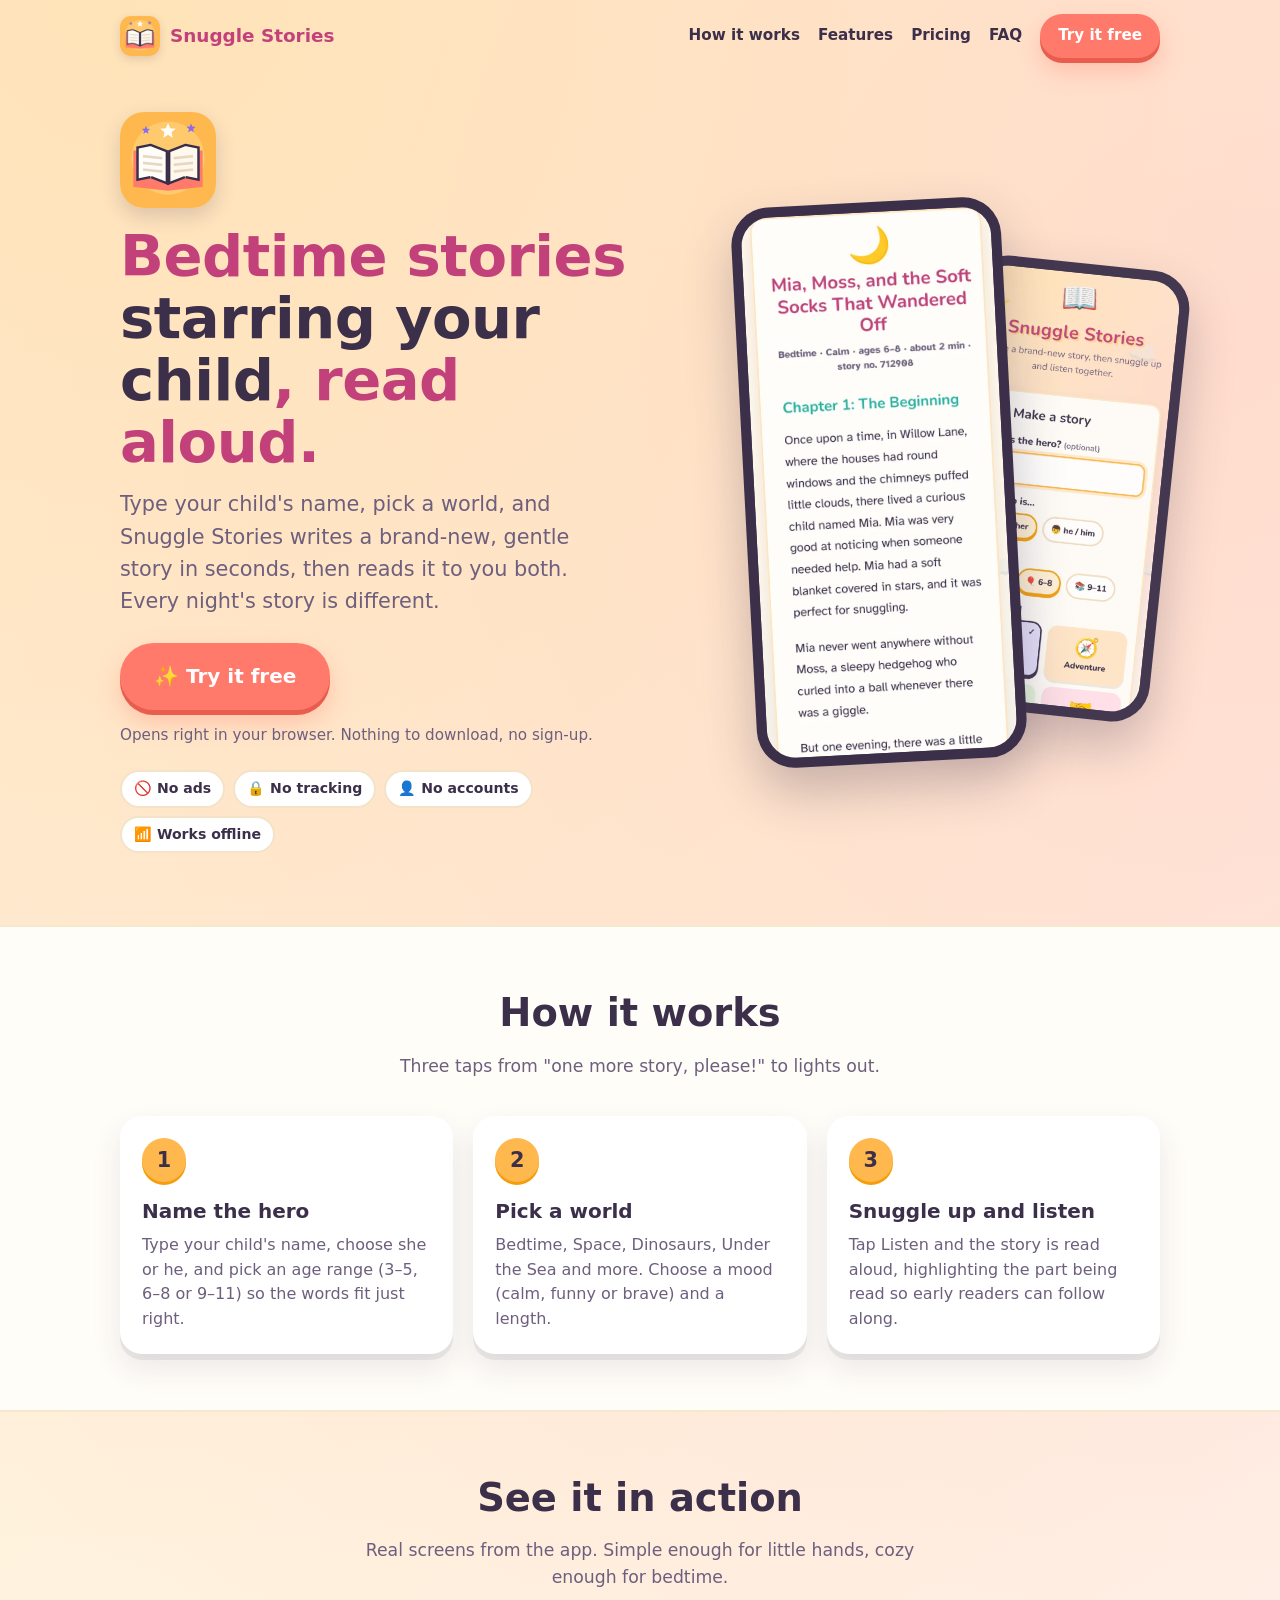
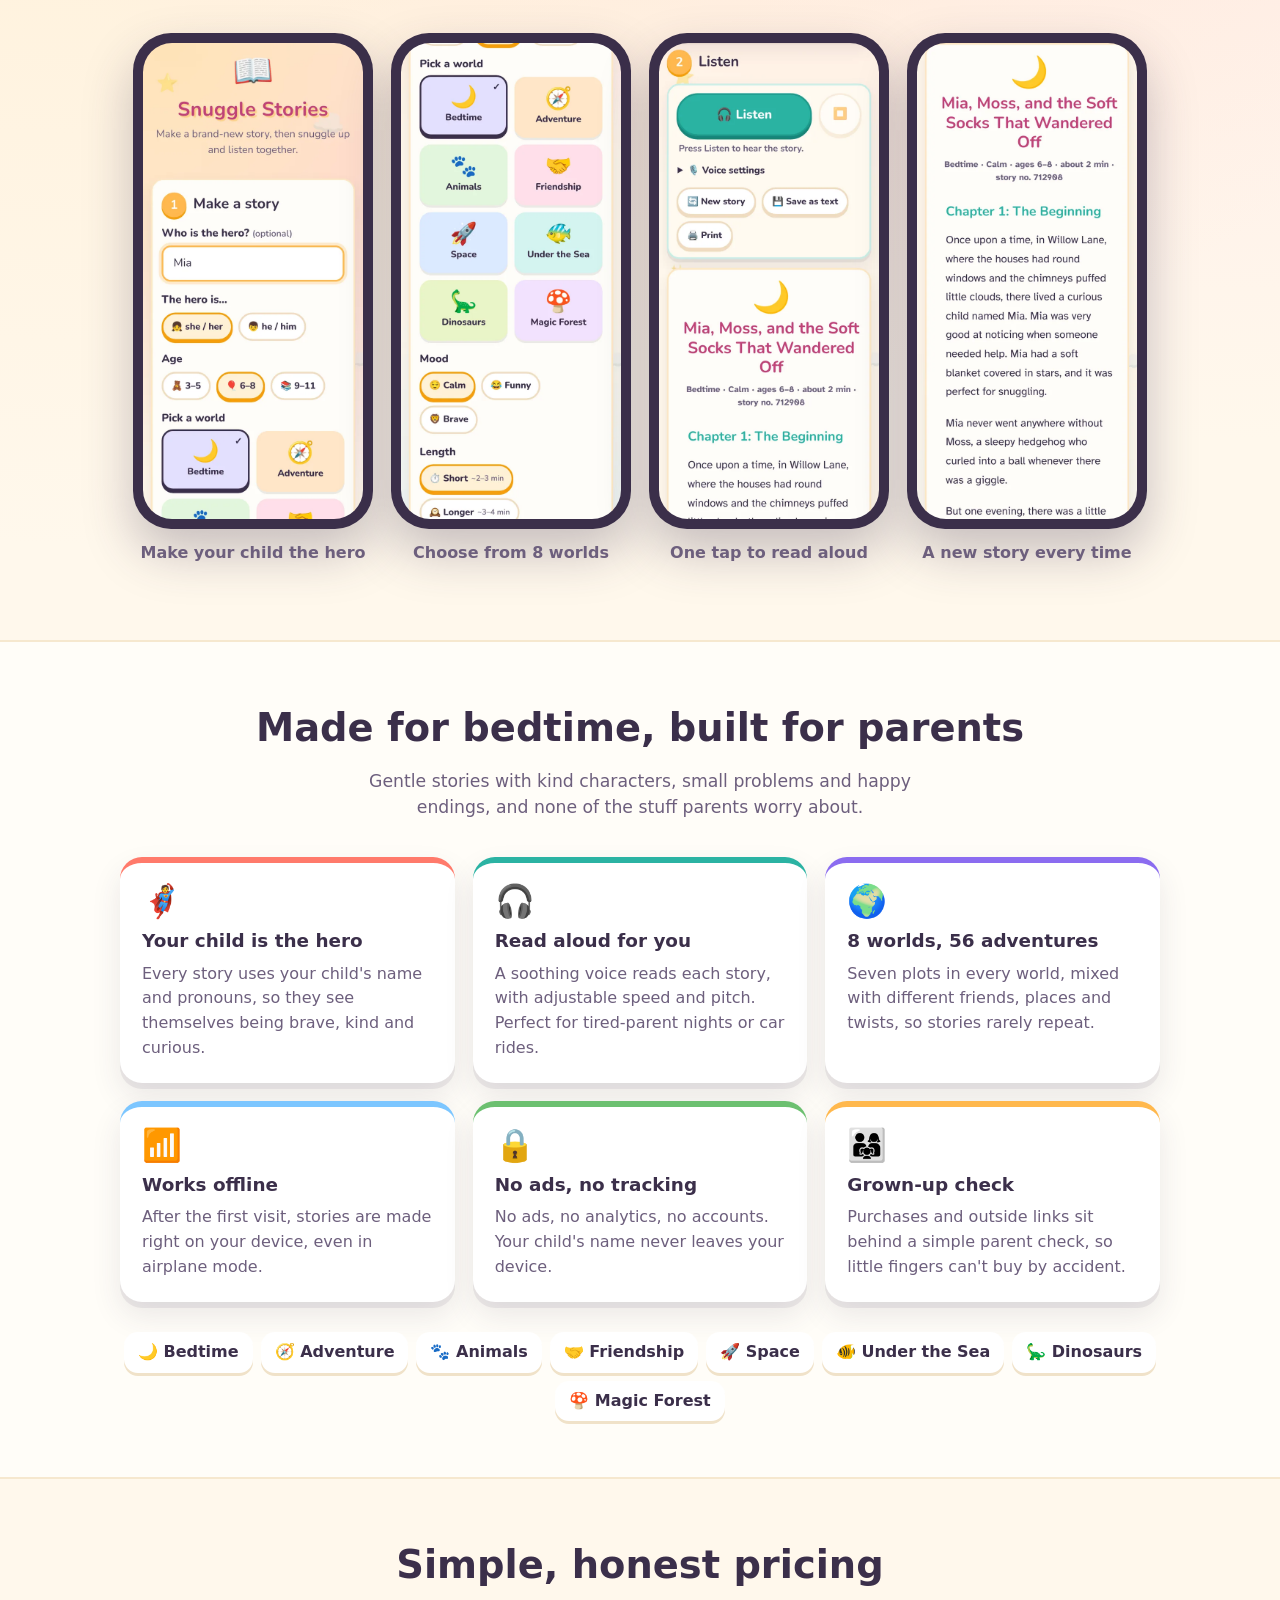
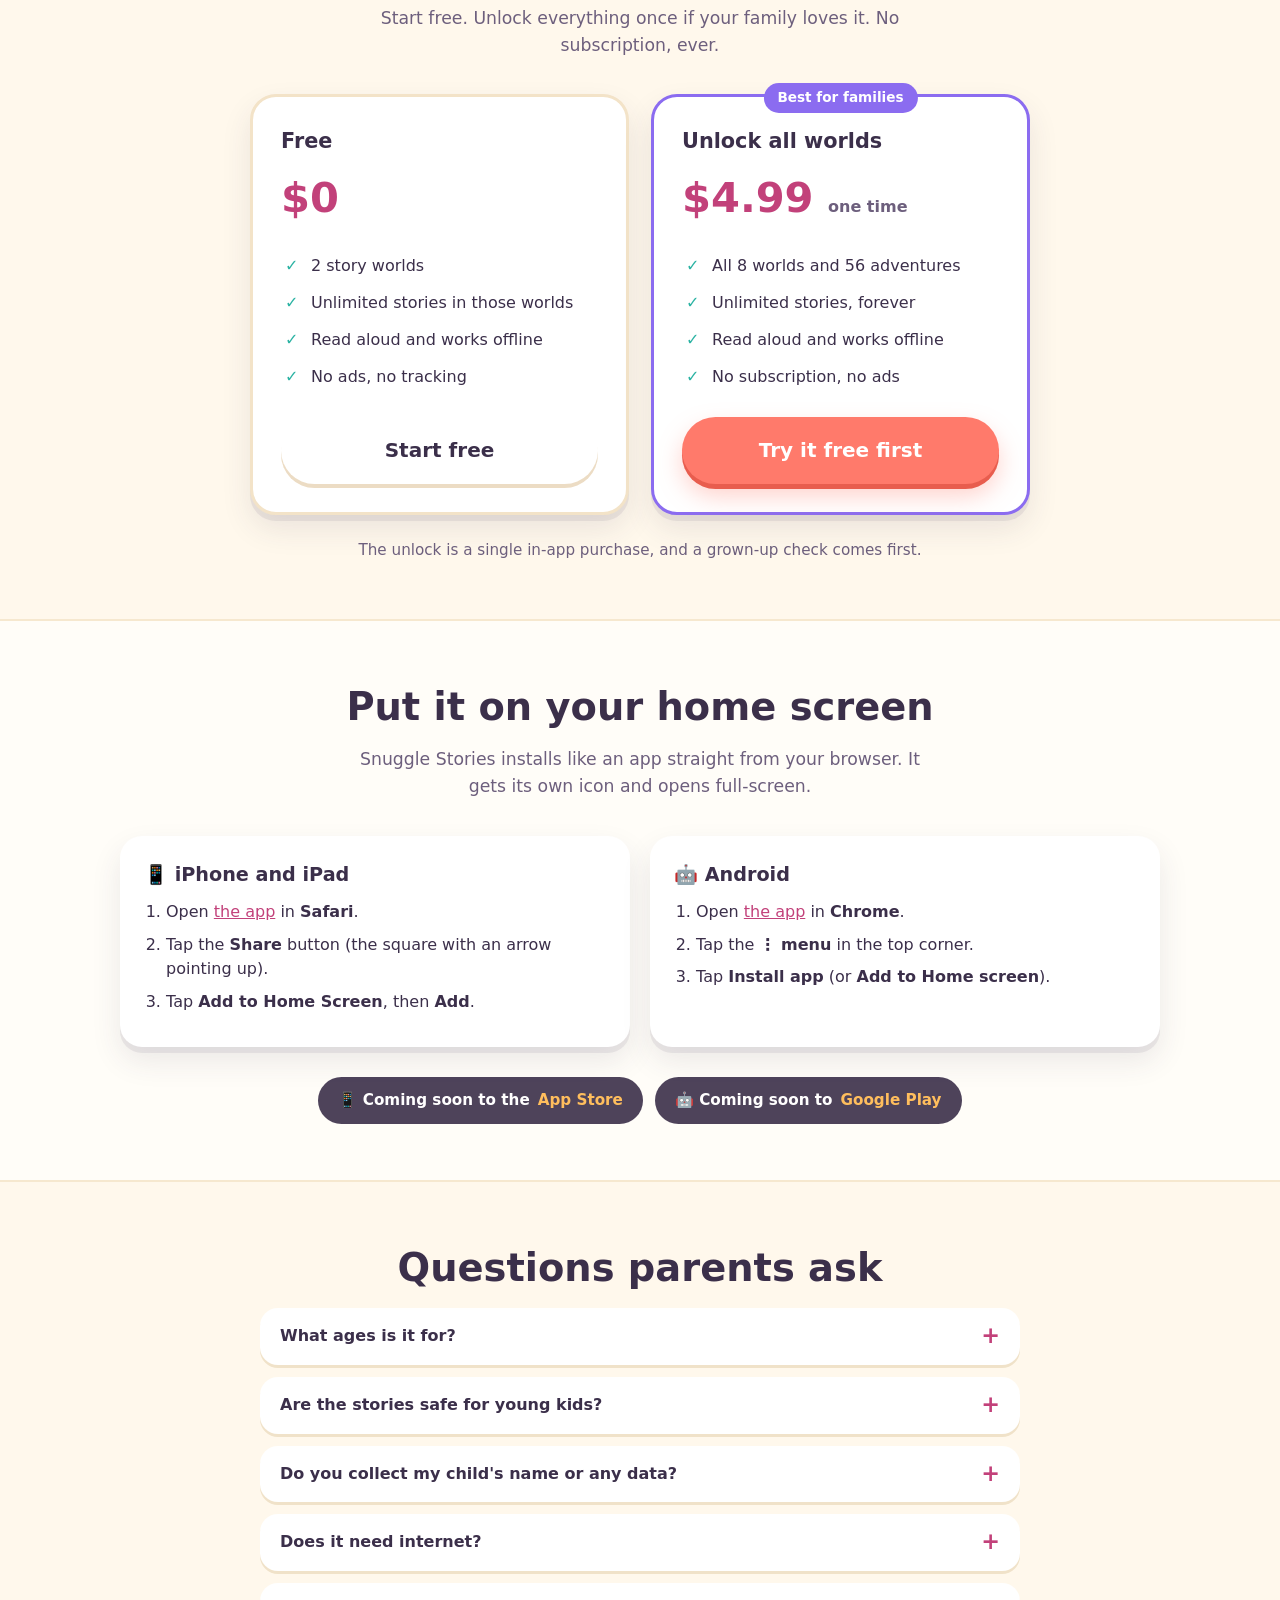
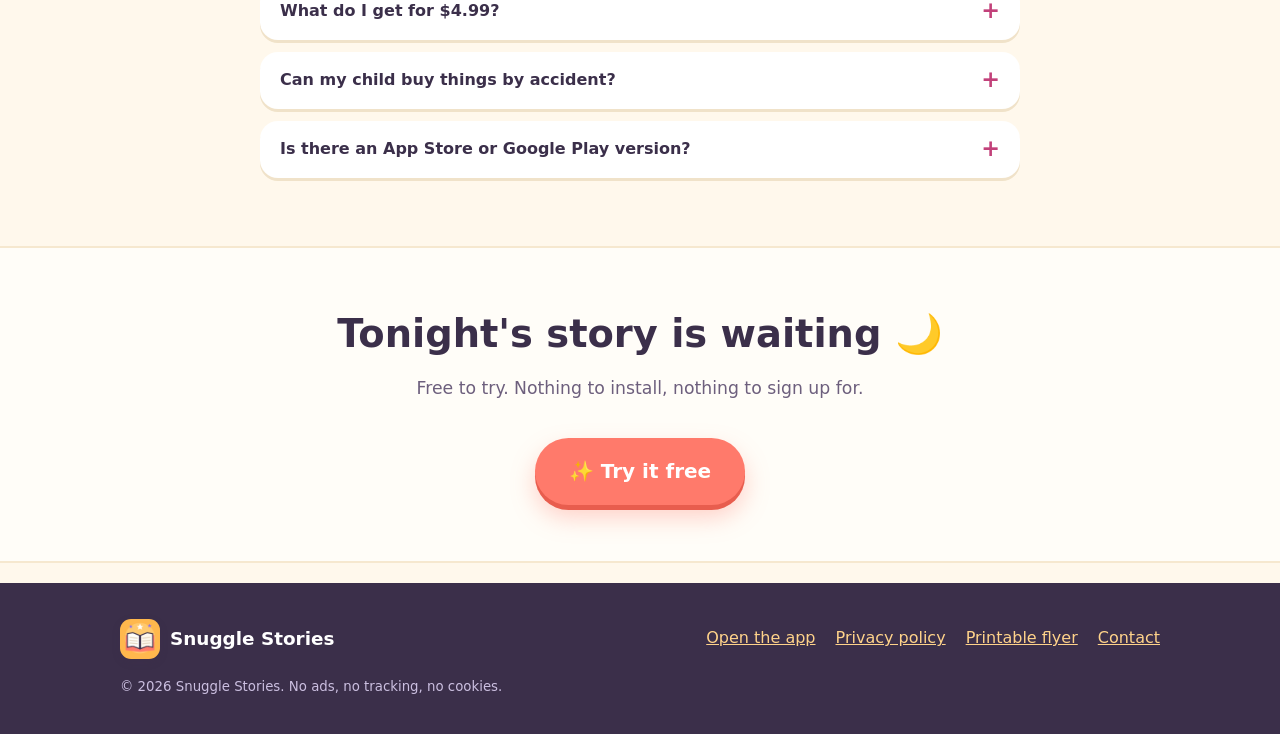
==== index.html @ 8af6e4a9 "Snuggle Stories website: landing page, privacy policy, flyer" ====
<!doctype html>
<html lang="en">
<head>
<meta charset="utf-8">
<meta name="viewport" content="width=device-width, initial-scale=1, viewport-fit=cover">
<title>Snuggle Stories – Personalized bedtime stories, read aloud</title>
<meta name="description" content="Snuggle Stories writes a brand-new, gentle story starring your child and reads it aloud. 8 story worlds, 56 adventures, works offline. No ads, no tracking, no accounts. Try it free.">
<link rel="canonical" href="https://ssgswole.github.io/">
<meta name="theme-color" content="#ffb84d">
<meta name="color-scheme" content="light">
<meta name="referrer" content="no-referrer">
<link rel="icon" href="favicon.ico" sizes="any">
<link rel="icon" type="image/png" sizes="32x32" href="favicon-32.png">
<link rel="apple-touch-icon" href="apple-touch-icon.png">
<meta property="og:type" content="website">
<meta property="og:site_name" content="Snuggle Stories">
<meta property="og:title" content="Snuggle Stories – Bedtime stories starring your child">
<meta property="og:description" content="A brand-new, gentle story with your child as the hero, read aloud. No ads, no tracking. Try it free.">
<meta property="og:url" content="https://ssgswole.github.io/">
<meta property="og:image" content="https://ssgswole.github.io/img/og-image.jpg">
<meta property="og:image:width" content="1200">
<meta property="og:image:height" content="630">
<meta property="og:image:alt" content="Snuggle Stories app icon next to a phone showing a personalized bedtime story">
<meta name="twitter:card" content="summary_large_image">
<meta name="twitter:title" content="Snuggle Stories – Bedtime stories starring your child">
<meta name="twitter:description" content="A brand-new, gentle story with your child as the hero, read aloud. No ads, no tracking. Try it free.">
<meta name="twitter:image" content="https://ssgswole.github.io/img/og-image.jpg">
<link rel="stylesheet" href="styles.css">
<script type="application/ld+json">
{"@context":"https://schema.org","@type":"SoftwareApplication","name":"Snuggle Stories","applicationCategory":"EducationalApplication","operatingSystem":"Web, iOS, Android","url":"https://ssgswole.github.io/snuggle-stories/","description":"Personalized children's stories, written fresh and read aloud. No ads, no tracking.","offers":[{"@type":"Offer","price":"0","priceCurrency":"USD","name":"Free"},{"@type":"Offer","price":"4.99","priceCurrency":"USD","name":"Unlock all worlds"}]}
</script>
</head>
<body>
<a class="skip" href="#main">Skip to content</a>
<header class="wrap nav">
  <a class="brand" href="./"><img src="img/icon-192.png" width="40" height="40" alt=""> Snuggle Stories</a>
  <nav class="nav-links" aria-label="Main">
    <a href="#how">How it works</a>
    <a href="#features">Features</a>
    <a href="#pricing">Pricing</a>
    <a href="#faq">FAQ</a>
    <a class="btn btn-primary btn-small" href="https://ssgswole.github.io/snuggle-stories/">Try it free</a>
  </nav>
</header>

<main id="main">
  <div class="wrap hero">
    <div>
      <img class="hero-icon" src="img/icon-192.png" width="96" height="96" alt="Snuggle Stories app icon">
      <h1>Bedtime stories <span class="hl">starring your child</span>, read aloud.</h1>
      <p class="lede">Type your child's name, pick a world, and Snuggle Stories writes a brand-new, gentle story in seconds, then reads it to you both. Every night's story is different.</p>
      <div class="cta-row">
        <a class="btn btn-primary btn-big" href="https://ssgswole.github.io/snuggle-stories/">✨ Try it free</a>
      </div>
      <p class="cta-note">Opens right in your browser. Nothing to download, no sign-up.</p>
      <ul class="trust" aria-label="Highlights">
        <li>🚫 No ads</li><li>🔒 No tracking</li><li>👤 No accounts</li><li>📶 Works offline</li>
      </ul>
    </div>
    <div class="hero-art" aria-hidden="true">
      <div class="phone front"><picture><source srcset="img/shot-story.webp" type="image/webp"><img src="img/shot-story.jpg" width="600" height="1299" alt="" fetchpriority="high"></picture></div>
      <div class="phone back"><picture><source srcset="img/shot-form.webp" type="image/webp"><img src="img/shot-form.jpg" width="600" height="1299" alt="" loading="lazy"></picture></div>
    </div>
  </div>

  <section id="how" class="band">
    <div class="wrap">
      <h2 class="section-title">How it works</h2>
      <p class="section-sub">Three taps from "one more story, please!" to lights out.</p>
      <ol class="steps">
        <li class="step"><span class="num">1</span><h3>Name the hero</h3><p>Type your child's name, choose she or he, and pick an age range (3–5, 6–8 or 9–11) so the words fit just right.</p></li>
        <li class="step"><span class="num">2</span><h3>Pick a world</h3><p>Bedtime, Space, Dinosaurs, Under the Sea and more. Choose a mood (calm, funny or brave) and a length.</p></li>
        <li class="step"><span class="num">3</span><h3>Snuggle up and listen</h3><p>Tap Listen and the story is read aloud, highlighting the part being read so early readers can follow along.</p></li>
      </ol>
    </div>
  </section>

  <section id="screens">
    <div class="wrap">
      <h2 class="section-title">See it in action</h2>
      <p class="section-sub">Real screens from the app. Simple enough for little hands, cozy enough for bedtime.</p>
      <div class="gallery" tabindex="0" aria-label="App screenshots">
        <figure><div class="phone"><picture><source srcset="img/shot-form.webp" type="image/webp"><img src="img/shot-form.jpg" width="600" height="1299" loading="lazy" alt="Make a story screen with the hero name Mia, she/her selected and age 6 to 8"></picture></div><figcaption>Make your child the hero</figcaption></figure>
        <figure><div class="phone"><picture><source srcset="img/shot-worlds.webp" type="image/webp"><img src="img/shot-worlds.jpg" width="600" height="1299" loading="lazy" alt="Pick a world grid: Bedtime, Adventure, Animals, Friendship, Space, Under the Sea, Dinosaurs, Magic Forest"></picture></div><figcaption>Choose from 8 worlds</figcaption></figure>
        <figure><div class="phone"><picture><source srcset="img/shot-listen.webp" type="image/webp"><img src="img/shot-listen.jpg" width="600" height="1299" loading="lazy" alt="Listen screen with a big Listen button above the story title"></picture></div><figcaption>One tap to read aloud</figcaption></figure>
        <figure><div class="phone"><picture><source srcset="img/shot-story.webp" type="image/webp"><img src="img/shot-story.jpg" width="600" height="1299" loading="lazy" alt="A story titled Mia, Moss, and the Soft Socks That Wandered Off"></picture></div><figcaption>A new story every time</figcaption></figure>
      </div>
    </div>
  </section>

  <section id="features" class="band">
    <div class="wrap">
      <h2 class="section-title">Made for bedtime, built for parents</h2>
      <p class="section-sub">Gentle stories with kind characters, small problems and happy endings, and none of the stuff parents worry about.</p>
      <div class="features">
        <div class="feature" style="--c:var(--coral)"><div class="emoji" aria-hidden="true">🦸</div><h3>Your child is the hero</h3><p>Every story uses your child's name and pronouns, so they see themselves being brave, kind and curious.</p></div>
        <div class="feature" style="--c:var(--teal)"><div class="emoji" aria-hidden="true">🎧</div><h3>Read aloud for you</h3><p>A soothing voice reads each story, with adjustable speed and pitch. Perfect for tired-parent nights or car rides.</p></div>
        <div class="feature" style="--c:var(--grape)"><div class="emoji" aria-hidden="true">🌍</div><h3>8 worlds, 56 adventures</h3><p>Seven plots in every world, mixed with different friends, places and twists, so stories rarely repeat.</p></div>
        <div class="feature" style="--c:var(--sky)"><div class="emoji" aria-hidden="true">📶</div><h3>Works offline</h3><p>After the first visit, stories are made right on your device, even in airplane mode.</p></div>
        <div class="feature" style="--c:var(--leaf)"><div class="emoji" aria-hidden="true">🔒</div><h3>No ads, no tracking</h3><p>No ads, no analytics, no accounts. Your child's name never leaves your device.</p></div>
        <div class="feature" style="--c:var(--sun)"><div class="emoji" aria-hidden="true">👨‍👩‍👧</div><h3>Grown-up check</h3><p>Purchases and outside links sit behind a simple parent check, so little fingers can't buy by accident.</p></div>
      </div>
      <ul class="worlds" aria-label="Story worlds">
        <li>🌙 Bedtime</li><li>🧭 Adventure</li><li>🐾 Animals</li><li>🤝 Friendship</li><li>🚀 Space</li><li>🐠 Under the Sea</li><li>🦕 Dinosaurs</li><li>🍄 Magic Forest</li>
      </ul>
    </div>
  </section>

  <section id="pricing">
    <div class="wrap">
      <h2 class="section-title">Simple, honest pricing</h2>
      <p class="section-sub">Start free. Unlock everything once if your family loves it. No subscription, ever.</p>
      <div class="pricing">
        <div class="plan">
          <h3>Free</h3>
          <div class="price">$0</div>
          <ul>
            <li>2 story worlds</li>
            <li>Unlimited stories in those worlds</li>
            <li>Read aloud and works offline</li>
            <li>No ads, no tracking</li>
          </ul>
          <a class="btn btn-soft btn-big" href="https://ssgswole.github.io/snuggle-stories/">Start free</a>
        </div>
        <div class="plan best">
          <span class="tag">Best for families</span>
          <h3>Unlock all worlds</h3>
          <div class="price">$4.99 <small>one time</small></div>
          <ul>
            <li>All 8 worlds and 56 adventures</li>
            <li>Unlimited stories, forever</li>
            <li>Read aloud and works offline</li>
            <li>No subscription, no ads</li>
          </ul>
          <a class="btn btn-primary btn-big" href="https://ssgswole.github.io/snuggle-stories/">Try it free first</a>
        </div>
      </div>
      <p class="fine">The unlock is a single in-app purchase, and a grown-up check comes first.</p>
    </div>
  </section>

  <section id="install" class="band">
    <div class="wrap">
      <h2 class="section-title">Put it on your home screen</h2>
      <p class="section-sub">Snuggle Stories installs like an app straight from your browser. It gets its own icon and opens full-screen.</p>
      <div class="install">
        <div class="install-card">
          <h3>📱 iPhone and iPad</h3>
          <ol>
            <li>Open <a href="https://ssgswole.github.io/snuggle-stories/">the app</a> in <strong>Safari</strong>.</li>
            <li>Tap the <strong>Share</strong> button (the square with an arrow pointing up).</li>
            <li>Tap <strong>Add to Home Screen</strong>, then <strong>Add</strong>.</li>
          </ol>
        </div>
        <div class="install-card">
          <h3>🤖 Android</h3>
          <ol>
            <li>Open <a href="https://ssgswole.github.io/snuggle-stories/">the app</a> in <strong>Chrome</strong>.</li>
            <li>Tap the <strong>⋮ menu</strong> in the top corner.</li>
            <li>Tap <strong>Install app</strong> (or <strong>Add to Home screen</strong>).</li>
          </ol>
        </div>
      </div>
      <div class="stores" aria-label="App store availability">
        <span class="store-pill">📱 Coming soon to the <b>App Store</b></span>
        <span class="store-pill">🤖 Coming soon to <b>Google Play</b></span>
      </div>
    </div>
  </section>

  <section id="faq">
    <div class="wrap">
      <h2 class="section-title">Questions parents ask</h2>
      <div class="faq">
        <details><summary>What ages is it for?</summary><p>Ages 3 to 11. Pick 3–5, 6–8 or 9–11 and the words and story length adjust to fit.</p></details>
        <details><summary>Are the stories safe for young kids?</summary><p>Yes. Every story is built from hand-written, gentle plots: kind friends, small problems, and calm, happy endings. Nothing is pulled from the internet and there are no chat features.</p></details>
        <details><summary>Do you collect my child's name or any data?</summary><p>No. Stories are created right on your device. We don't collect, store or send names, stories or usage data, and there are no ads, analytics or accounts. See our <a href="privacy.html">privacy policy</a>.</p></details>
        <details><summary>Does it need internet?</summary><p>Only the very first time you open it. After that, stories work offline. The read-aloud voice comes from your phone or computer, so voices vary a little between devices.</p></details>
        <details><summary>What do I get for $4.99?</summary><p>All 8 worlds and all 56 adventures, unlocked once, with no subscription. The free version keeps 2 worlds with unlimited stories.</p></details>
        <details><summary>Can my child buy things by accident?</summary><p>No. A grown-up check appears before any purchase or outside link.</p></details>
        <details><summary>Is there an App Store or Google Play version?</summary><p>They're coming soon. Until then, you can add the web app to your home screen (see the steps above) and it works just like an app.</p></details>
      </div>
    </div>
  </section>

  <section class="final band">
    <div class="wrap">
      <h2>Tonight's story is waiting 🌙</h2>
      <p class="section-sub">Free to try. Nothing to install, nothing to sign up for.</p>
      <a class="btn btn-primary btn-big" href="https://ssgswole.github.io/snuggle-stories/">✨ Try it free</a>
    </div>
  </section>
</main>

<footer>
  <div class="wrap foot">
    <a class="brand" href="./" style="color:#fff"><img src="img/icon-192.png" width="40" height="40" alt=""> Snuggle Stories</a>
    <nav aria-label="Footer">
      <a href="https://ssgswole.github.io/snuggle-stories/">Open the app</a>
      <a href="privacy.html">Privacy policy</a>
      <a href="flyer.pdf">Printable flyer</a>
      <a href="privacy.html#contact">Contact</a>
    </nav>
    <small>© 2026 Snuggle Stories. No ads, no tracking, no cookies.</small>
  </div>
</footer>
</body>
</html>
---- styles.css ----
/* Snuggle Stories site. No external fonts, no trackers. */
:root{
  --cream:#fff8ec;--paper:#fffdf8;--ink:#3b2f4a;--ink-soft:#6d5f7d;
  --sun:#ffb84d;--sun-deep:#f59e0b;--coral:#ff7a6b;--coral-deep:#e85d4e;--berry:#c2417a;
  --teal:#2bb3a3;--sky:#7cc6ff;--grape:#8b6cf0;--leaf:#6cc070;
  --radius:22px;--shadow:0 6px 0 rgba(59,47,74,.08),0 14px 30px rgba(59,47,74,.10);
  --round:ui-rounded,"SF Pro Rounded","Nunito","Quicksand","Varela Round","Arial Rounded MT Bold","Trebuchet MS",system-ui,sans-serif;
}
*{box-sizing:border-box}
html{scroll-behavior:smooth;-webkit-text-size-adjust:100%}
body{margin:0;font-family:var(--round);color:var(--ink);line-height:1.55;-webkit-font-smoothing:antialiased;
  background:radial-gradient(circle at 10% 0%,#ffe3b8 0,transparent 38%),radial-gradient(circle at 95% 6%,#ffd6e0 0,transparent 32%),var(--cream);overflow-x:hidden}
img{max-width:100%;height:auto;display:block}
a{color:var(--berry)}
a:focus-visible,.btn:focus-visible,summary:focus-visible{outline:3px solid var(--grape);outline-offset:3px;border-radius:12px}
.wrap{width:100%;max-width:1080px;margin:0 auto;padding:0 20px}
.skip{position:absolute;left:-999px}.skip:focus{left:12px;top:12px;background:#fff;padding:8px 12px;z-index:10;border-radius:10px}

/* nav */
.nav{display:flex;align-items:center;justify-content:space-between;gap:12px;padding-top:14px;padding-bottom:14px}
.brand{display:flex;align-items:center;gap:10px;font-weight:800;font-size:1.15rem;color:var(--berry);text-decoration:none}
.brand img{width:40px;height:40px;border-radius:11px;box-shadow:0 3px 8px rgba(59,47,74,.15)}
.nav-links{display:flex;gap:18px;align-items:center}
.nav-links a:not(.btn){color:var(--ink);text-decoration:none;font-weight:700;font-size:.95rem}
.nav-links a:not(.btn){display:none}
@media(min-width:760px){.nav-links a:not(.btn){display:inline}}

/* buttons */
.btn{display:inline-flex;align-items:center;justify-content:center;gap:8px;font-family:inherit;font-weight:800;text-decoration:none;border-radius:999px;border:0;cursor:pointer;transition:transform .12s ease,box-shadow .12s ease}
.btn:hover{transform:translateY(-2px)}
.btn:active{transform:translateY(2px)}
.btn-primary{background:var(--coral);color:#fff;box-shadow:0 5px 0 var(--coral-deep),0 12px 24px rgba(255,122,107,.35)}
.btn-big{font-size:1.25rem;padding:18px 34px}
.btn-small{font-size:.95rem;padding:10px 18px}
.btn-soft{background:#fff;color:var(--ink);box-shadow:0 4px 0 #ecdcc4}

/* hero */
.hero{display:grid;gap:36px;align-items:center;padding-top:24px;padding-bottom:48px}
.hero-icon{width:96px;height:96px;border-radius:24px;box-shadow:0 8px 20px rgba(59,47,74,.18)}
.hero h1{font-size:clamp(2.1rem,7.5vw,3.6rem);line-height:1.08;margin:18px 0 14px;color:var(--berry);letter-spacing:-.5px}
.hero h1 .hl{color:var(--ink)}
.lede{font-size:clamp(1.08rem,2.6vw,1.3rem);color:var(--ink-soft);margin:0 0 26px;max-width:38ch}
.cta-row{display:flex;flex-wrap:wrap;gap:14px;align-items:center}
.cta-note{font-size:.95rem;color:var(--ink-soft);margin:14px 0 0}
.trust{display:flex;flex-wrap:wrap;gap:8px;margin:22px 0 0;padding:0;list-style:none}
.trust li{background:#fff;border:2px solid #f3e3c8;border-radius:999px;padding:6px 12px;font-weight:700;font-size:.88rem}
.hero-art{display:flex;justify-content:center;gap:16px;position:relative}
.phone{background:var(--ink);padding:10px;border-radius:38px;box-shadow:0 24px 50px rgba(59,47,74,.28);width:min(270px,62vw);flex:none}
.phone img{border-radius:29px;aspect-ratio:600/1299;object-fit:cover;object-position:top;width:100%}
.phone.back{display:none}
@media(min-width:880px){
  .hero{grid-template-columns:1.1fr .9fr;padding-top:40px;padding-bottom:72px}
  .phone.back{display:block;position:absolute;width:220px;right:-10px;top:60px;transform:rotate(6deg);opacity:.95;z-index:0}
  .phone.front{position:relative;z-index:1;transform:rotate(-3deg);margin-right:110px}
}

/* sections */
section{padding:56px 0}
.section-title{text-align:center;font-size:clamp(1.7rem,5vw,2.4rem);margin:0 0 10px;color:var(--ink)}
.section-sub{text-align:center;color:var(--ink-soft);max-width:52ch;margin:0 auto 36px;font-size:1.08rem}
.band{background:var(--paper);border-top:2px solid #f6e8cf;border-bottom:2px solid #f6e8cf}

.steps{display:grid;gap:20px;counter-reset:s;padding:0;margin:0;list-style:none}
.step{background:#fff;border-radius:var(--radius);box-shadow:var(--shadow);padding:22px;position:relative}
.step .num{width:44px;height:44px;border-radius:50%;background:var(--sun);color:var(--ink);font-weight:900;display:grid;place-items:center;font-size:1.3rem;box-shadow:0 3px 0 var(--sun-deep)}
.step h3{margin:14px 0 6px;font-size:1.25rem}
.step p{margin:0;color:var(--ink-soft)}
@media(min-width:760px){.steps{grid-template-columns:repeat(3,1fr)}}

.gallery{display:flex;gap:18px;overflow-x:auto;scroll-snap-type:x mandatory;padding:6px 4px 18px;margin:0 -4px}
.gallery figure{margin:0;flex:0 0 min(240px,68vw);scroll-snap-align:center;text-align:center}
.gallery .phone{width:100%}
.gallery figcaption{margin-top:12px;font-weight:700;color:var(--ink-soft)}
@media(min-width:1000px){.gallery{justify-content:center;overflow:visible}}

.features{display:grid;gap:18px}
@media(min-width:640px){.features{grid-template-columns:repeat(2,1fr)}}
@media(min-width:960px){.features{grid-template-columns:repeat(3,1fr)}}
.feature{background:#fff;border-radius:var(--radius);padding:22px;box-shadow:var(--shadow);border-top:6px solid var(--c,var(--sun))}
.feature .emoji{font-size:2rem;line-height:1}
.feature h3{margin:10px 0 6px;font-size:1.15rem}
.feature p{margin:0;color:var(--ink-soft)}
.worlds{display:flex;flex-wrap:wrap;gap:8px;justify-content:center;margin:30px 0 0;padding:0;list-style:none}
.worlds li{background:#fff;border-radius:14px;padding:8px 14px;font-weight:700;box-shadow:0 3px 0 #f0e2c9}

.pricing{display:grid;gap:22px;max-width:780px;margin:0 auto}
@media(min-width:700px){.pricing{grid-template-columns:1fr 1fr}}
.plan{background:#fff;border-radius:26px;padding:28px;box-shadow:var(--shadow);border:3px solid #f3e3c8;display:flex;flex-direction:column}
.plan.best{border-color:var(--grape);position:relative}
.plan .tag{position:absolute;top:-14px;left:50%;transform:translateX(-50%);background:var(--grape);color:#fff;padding:4px 14px;border-radius:999px;font-weight:800;font-size:.85rem;white-space:nowrap}
.plan h3{margin:0;font-size:1.3rem}
.price{font-size:2.6rem;font-weight:900;margin:8px 0 2px;color:var(--berry)}
.price small{font-size:1rem;color:var(--ink-soft);font-weight:700}
.plan ul{padding:0;margin:16px 0 22px;list-style:none;flex:1}
.plan li{padding:6px 0 6px 30px;position:relative}
.plan li::before{content:"✓";position:absolute;left:4px;color:var(--teal);font-weight:900}
.fine{text-align:center;color:var(--ink-soft);font-size:.95rem;max-width:60ch;margin:24px auto 0}

.install{display:grid;gap:20px}
@media(min-width:760px){.install{grid-template-columns:1fr 1fr}}
.install-card{background:#fff;border-radius:var(--radius);padding:24px;box-shadow:var(--shadow)}
.install-card h3{margin:0 0 10px;font-size:1.2rem}
.install-card ol{margin:0;padding-left:22px}
.install-card li{margin:8px 0}
.stores{display:flex;flex-wrap:wrap;gap:12px;justify-content:center;margin-top:30px}
.store-pill{display:inline-flex;align-items:center;gap:8px;padding:12px 20px;border-radius:999px;background:var(--ink);color:#fff;font-weight:700;font-size:.95rem;opacity:.9}
.store-pill b{color:var(--sun)}

.faq{max-width:760px;margin:0 auto}
.faq details{background:#fff;border-radius:18px;margin:0 0 12px;box-shadow:0 3px 0 #f0e2c9;padding:0 20px}
.faq summary{cursor:pointer;font-weight:800;padding:16px 0;list-style:none;display:flex;justify-content:space-between;gap:12px}
.faq summary::-webkit-details-marker{display:none}
.faq summary::after{content:"+";font-size:1.4rem;line-height:1;color:var(--berry)}
.faq details[open] summary::after{content:"–"}
.faq details p{margin:0 0 16px;color:var(--ink-soft)}

.final{text-align:center}
.final h2{font-size:clamp(1.7rem,5vw,2.4rem);margin:0 0 12px}

footer{background:var(--ink);color:#f3ecff;padding:36px 0;margin-top:20px}
footer a{color:#ffd38a}
.foot{display:flex;flex-wrap:wrap;gap:18px 28px;justify-content:space-between;align-items:center}
.foot nav{display:flex;flex-wrap:wrap;gap:10px 20px}
.foot small{color:#cbbfe0}

/* privacy page */
.doc{max-width:760px;margin:0 auto;background:var(--paper);border-radius:26px;box-shadow:var(--shadow);padding:clamp(22px,5vw,48px);margin-bottom:40px}
.doc h1{color:var(--berry);margin-top:0;font-size:clamp(1.8rem,6vw,2.5rem);line-height:1.15}
.doc h2{margin-top:30px;font-size:1.3rem}
.doc .updated{color:var(--ink-soft);font-weight:700}
.doc .summary{background:#eafaf6;border-left:6px solid var(--teal);padding:14px 18px;border-radius:12px}
.placeholder{background:#fff1b8;padding:1px 6px;border-radius:6px;font-weight:800}
@media(prefers-reduced-motion:reduce){*{scroll-behavior:auto!important;transition:none!important}}
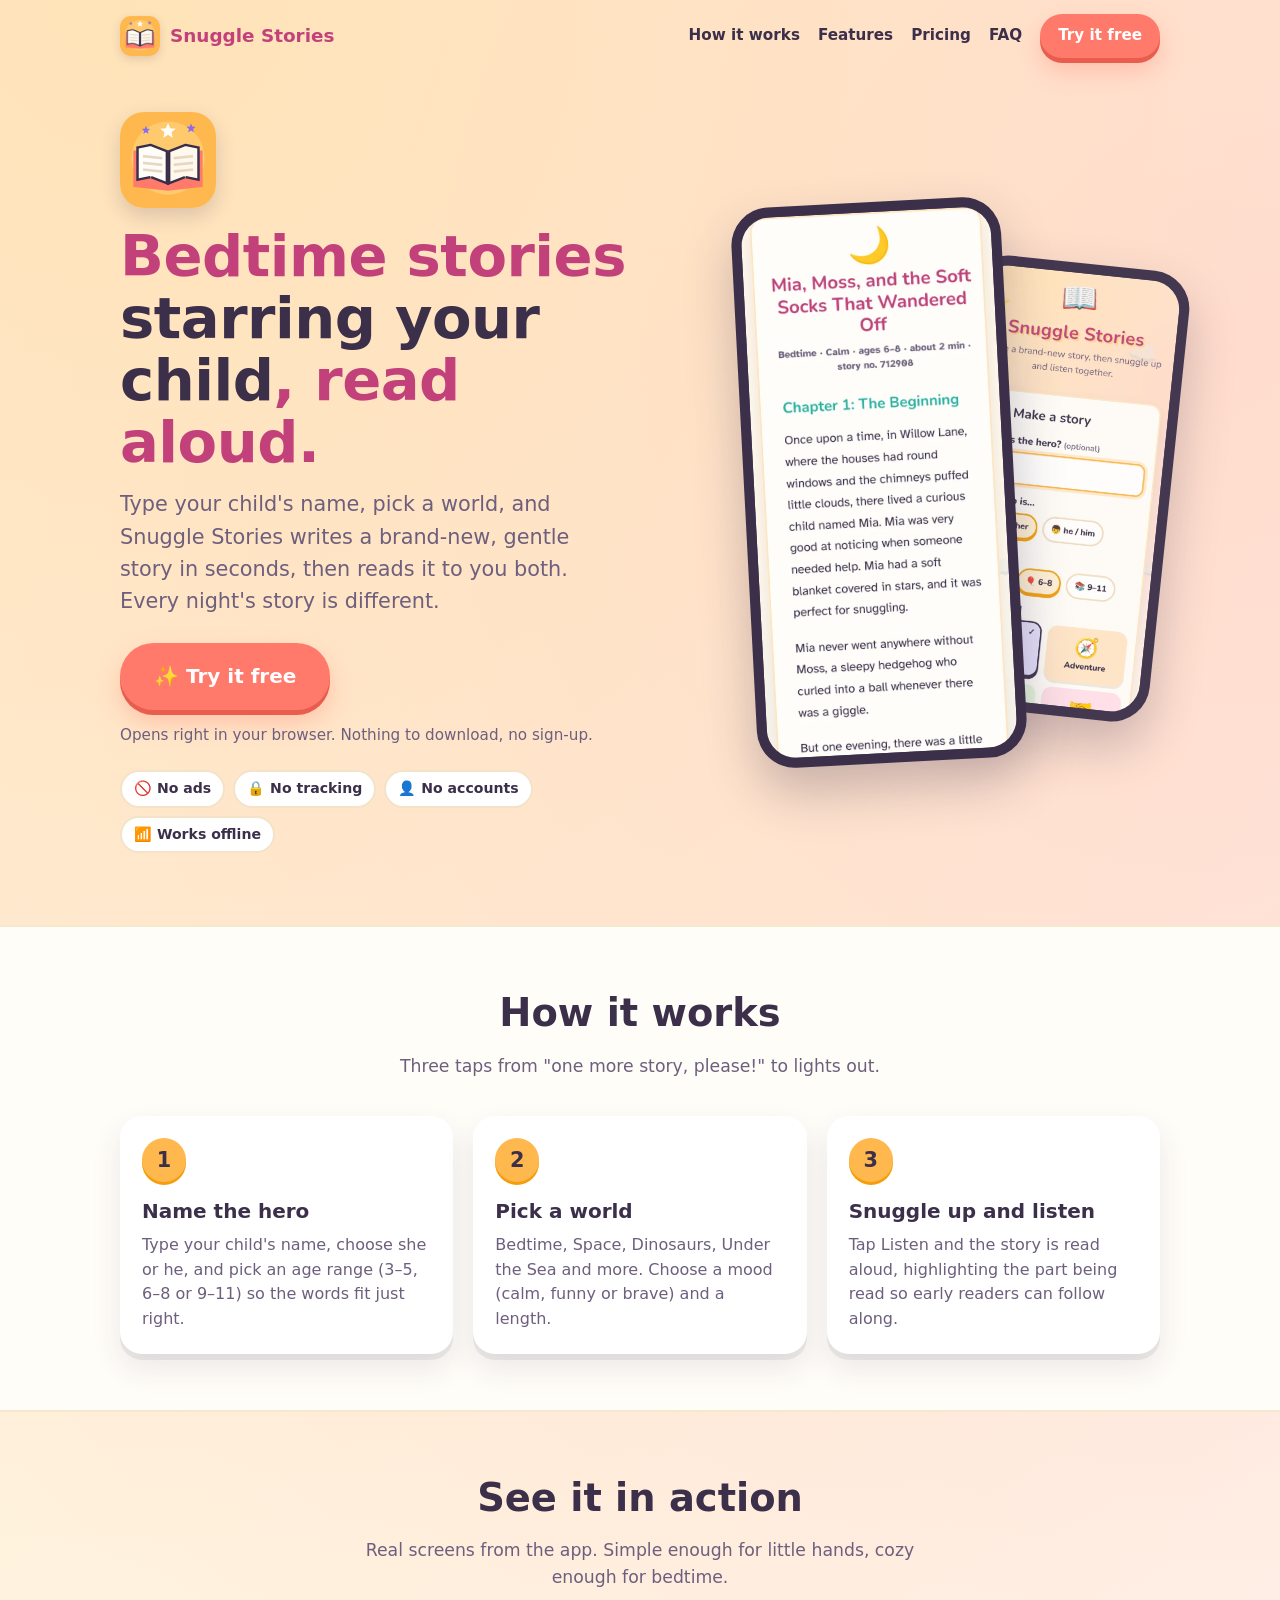
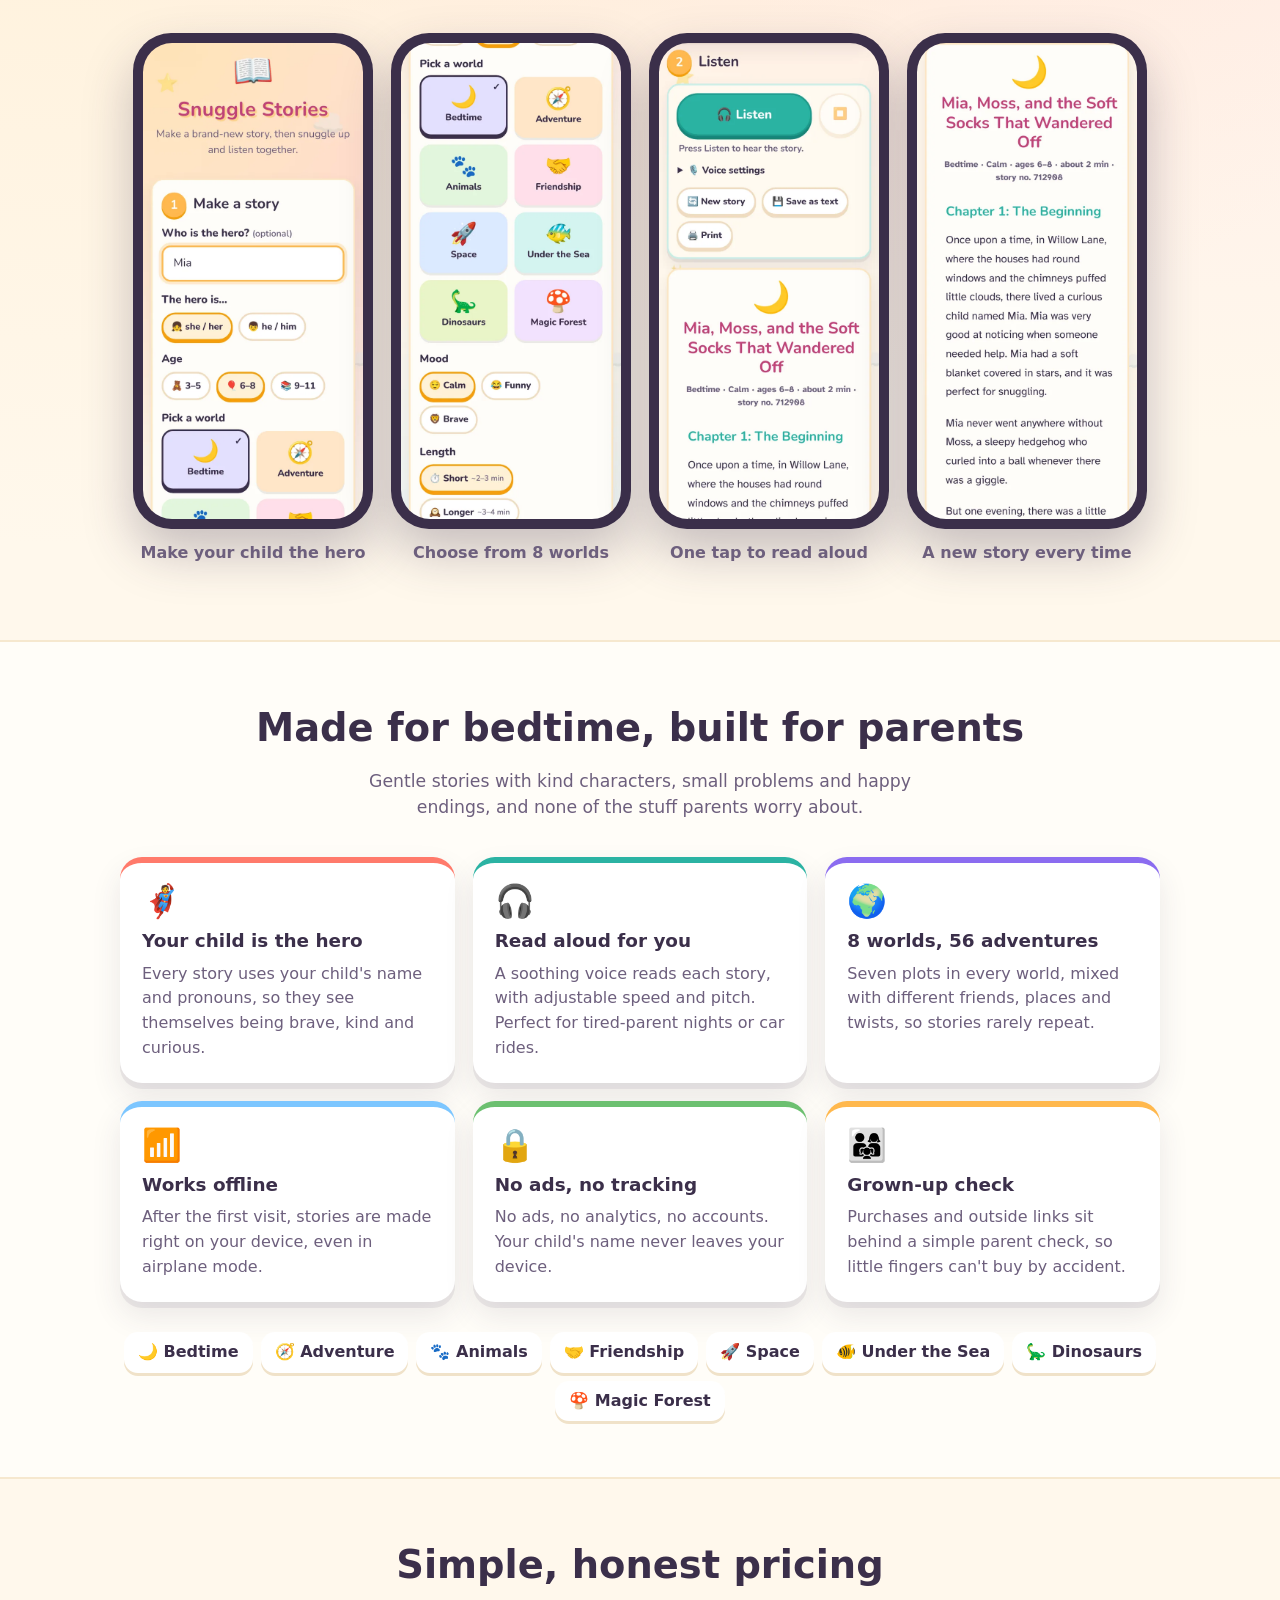
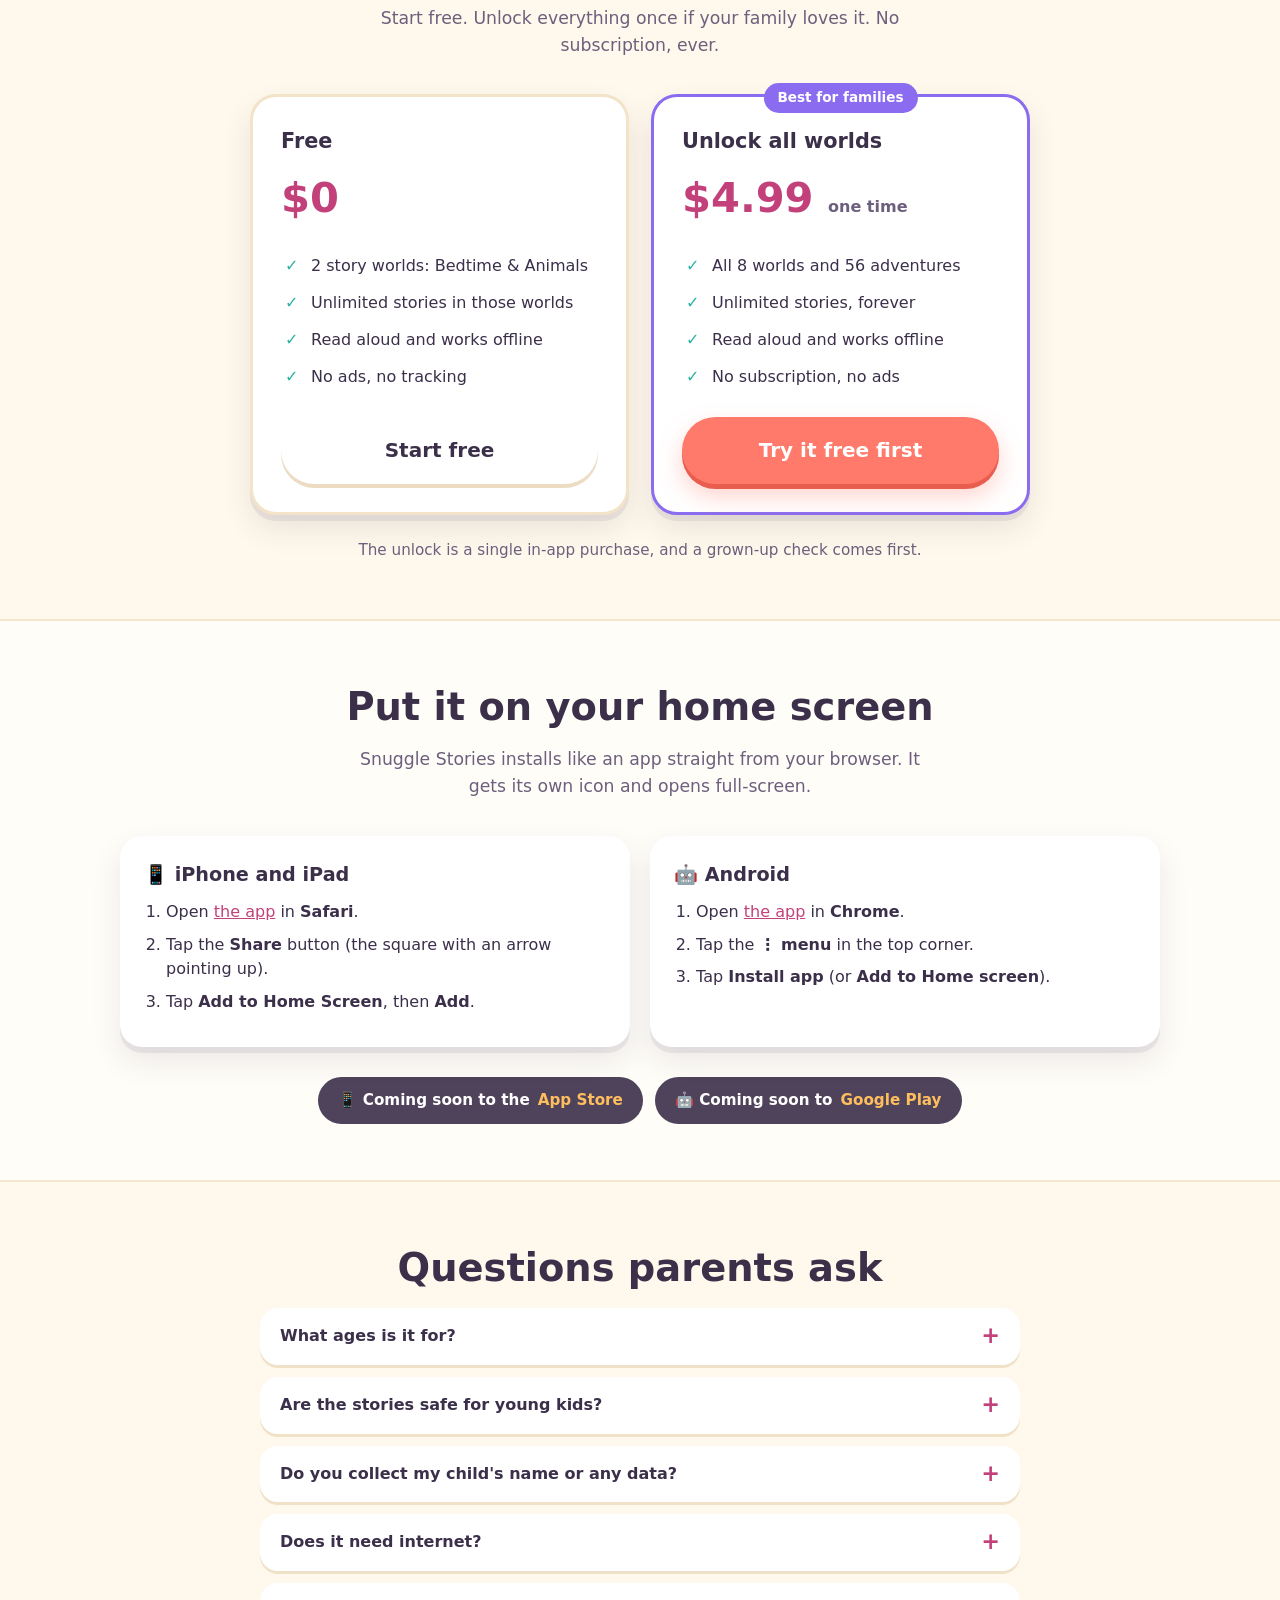
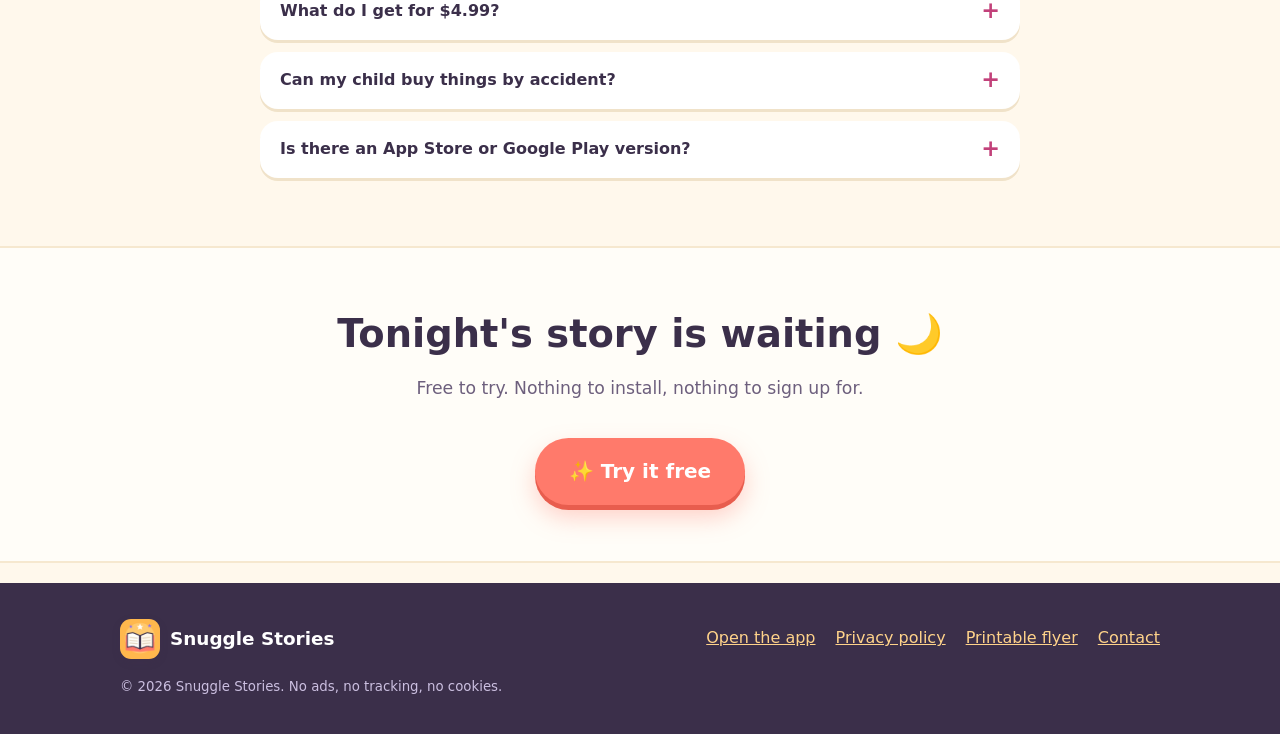
==== commit 92a86aae: "Name the free worlds" ====
--- a/index.html
+++ b/index.html
@@ -115,7 +115,7 @@
           <h3>Free</h3>
           <div class="price">$0</div>
           <ul>
-            <li>2 story worlds</li>
+            <li>2 story worlds: Bedtime &amp; Animals</li>
             <li>Unlimited stories in those worlds</li>
             <li>Read aloud and works offline</li>
             <li>No ads, no tracking</li>
@@ -176,7 +176,7 @@
         <details><summary>Are the stories safe for young kids?</summary><p>Yes. Every story is built from hand-written, gentle plots: kind friends, small problems, and calm, happy endings. Nothing is pulled from the internet and there are no chat features.</p></details>
         <details><summary>Do you collect my child's name or any data?</summary><p>No. Stories are created right on your device. We don't collect, store or send names, stories or usage data, and there are no ads, analytics or accounts. See our <a href="privacy.html">privacy policy</a>.</p></details>
         <details><summary>Does it need internet?</summary><p>Only the very first time you open it. After that, stories work offline. The read-aloud voice comes from your phone or computer, so voices vary a little between devices.</p></details>
-        <details><summary>What do I get for $4.99?</summary><p>All 8 worlds and all 56 adventures, unlocked once, with no subscription. The free version keeps 2 worlds with unlimited stories.</p></details>
+        <details><summary>What do I get for $4.99?</summary><p>All 8 worlds and all 56 adventures, plus longer stories, unlocked once, with no subscription. The free version keeps Bedtime and Animals with unlimited stories.</p></details>
         <details><summary>Can my child buy things by accident?</summary><p>No. A grown-up check appears before any purchase or outside link.</p></details>
         <details><summary>Is there an App Store or Google Play version?</summary><p>They're coming soon. Until then, you can add the web app to your home screen (see the steps above) and it works just like an app.</p></details>
       </div>
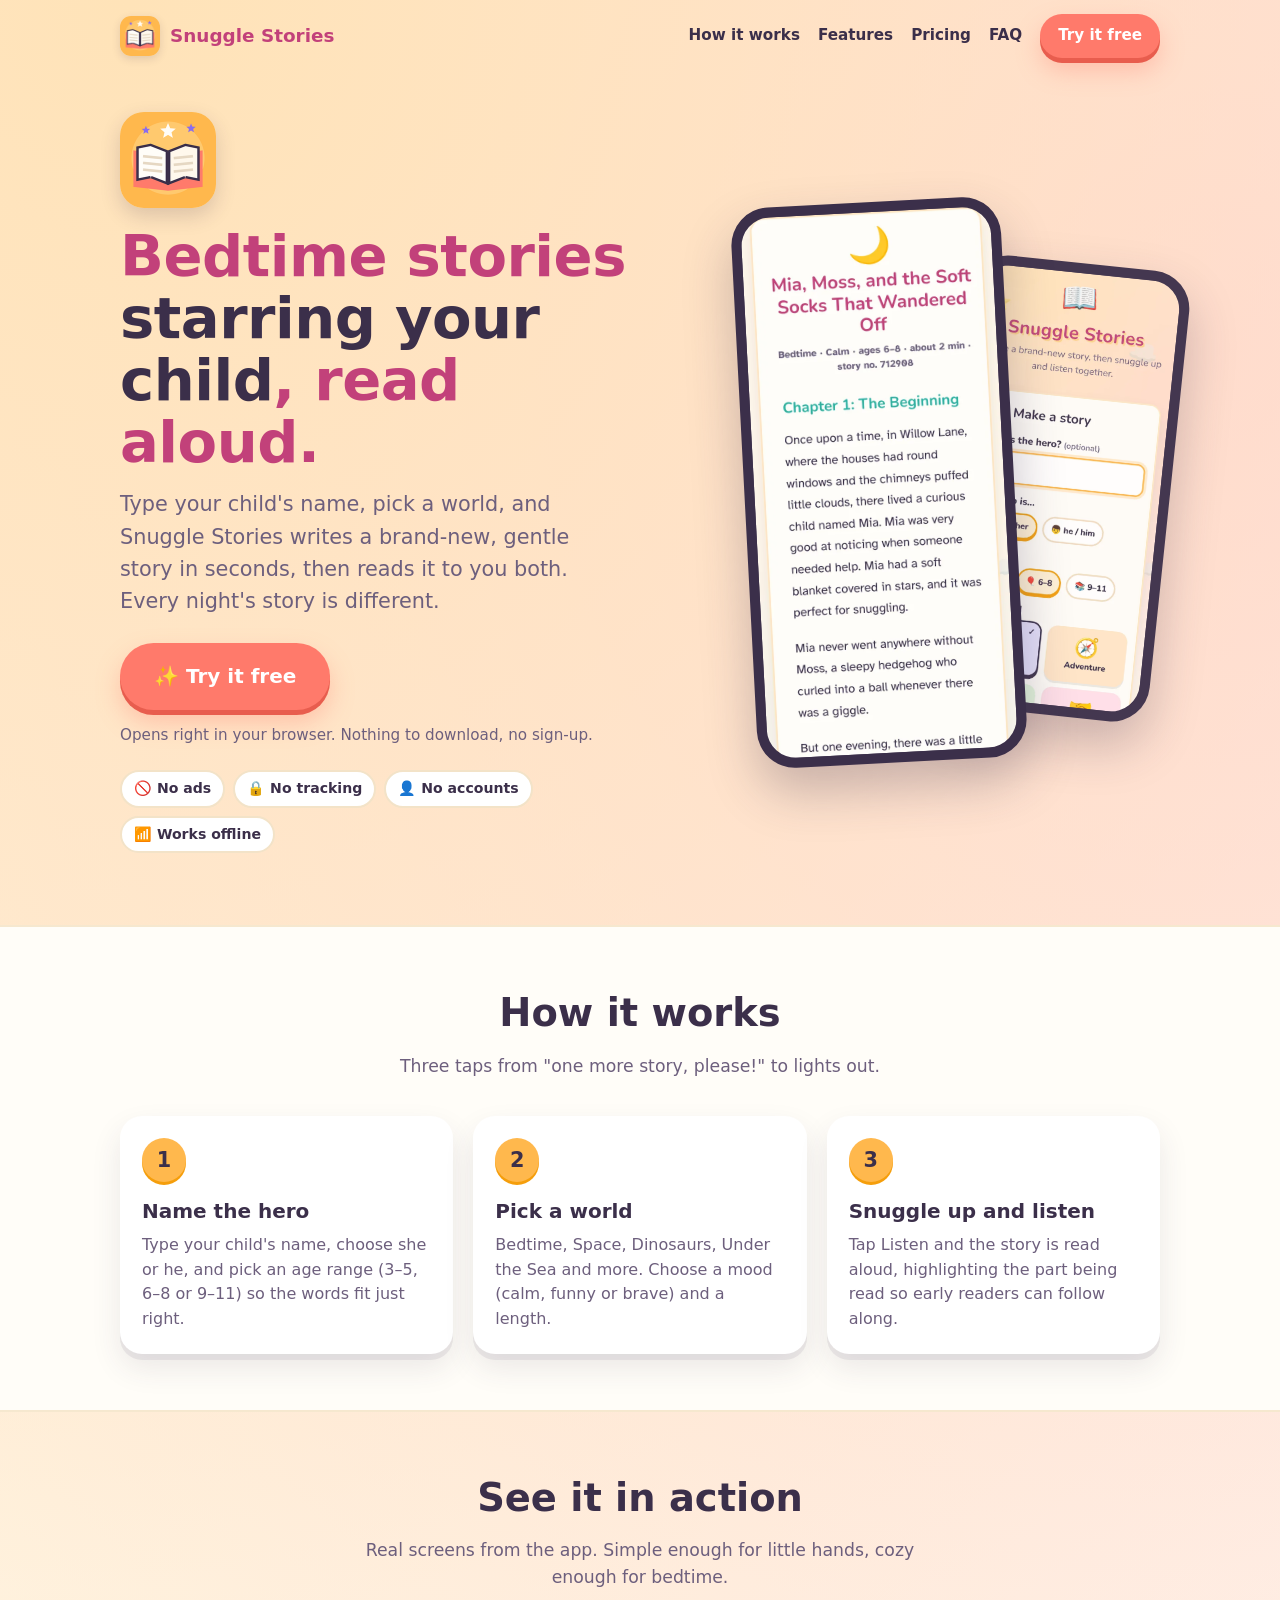
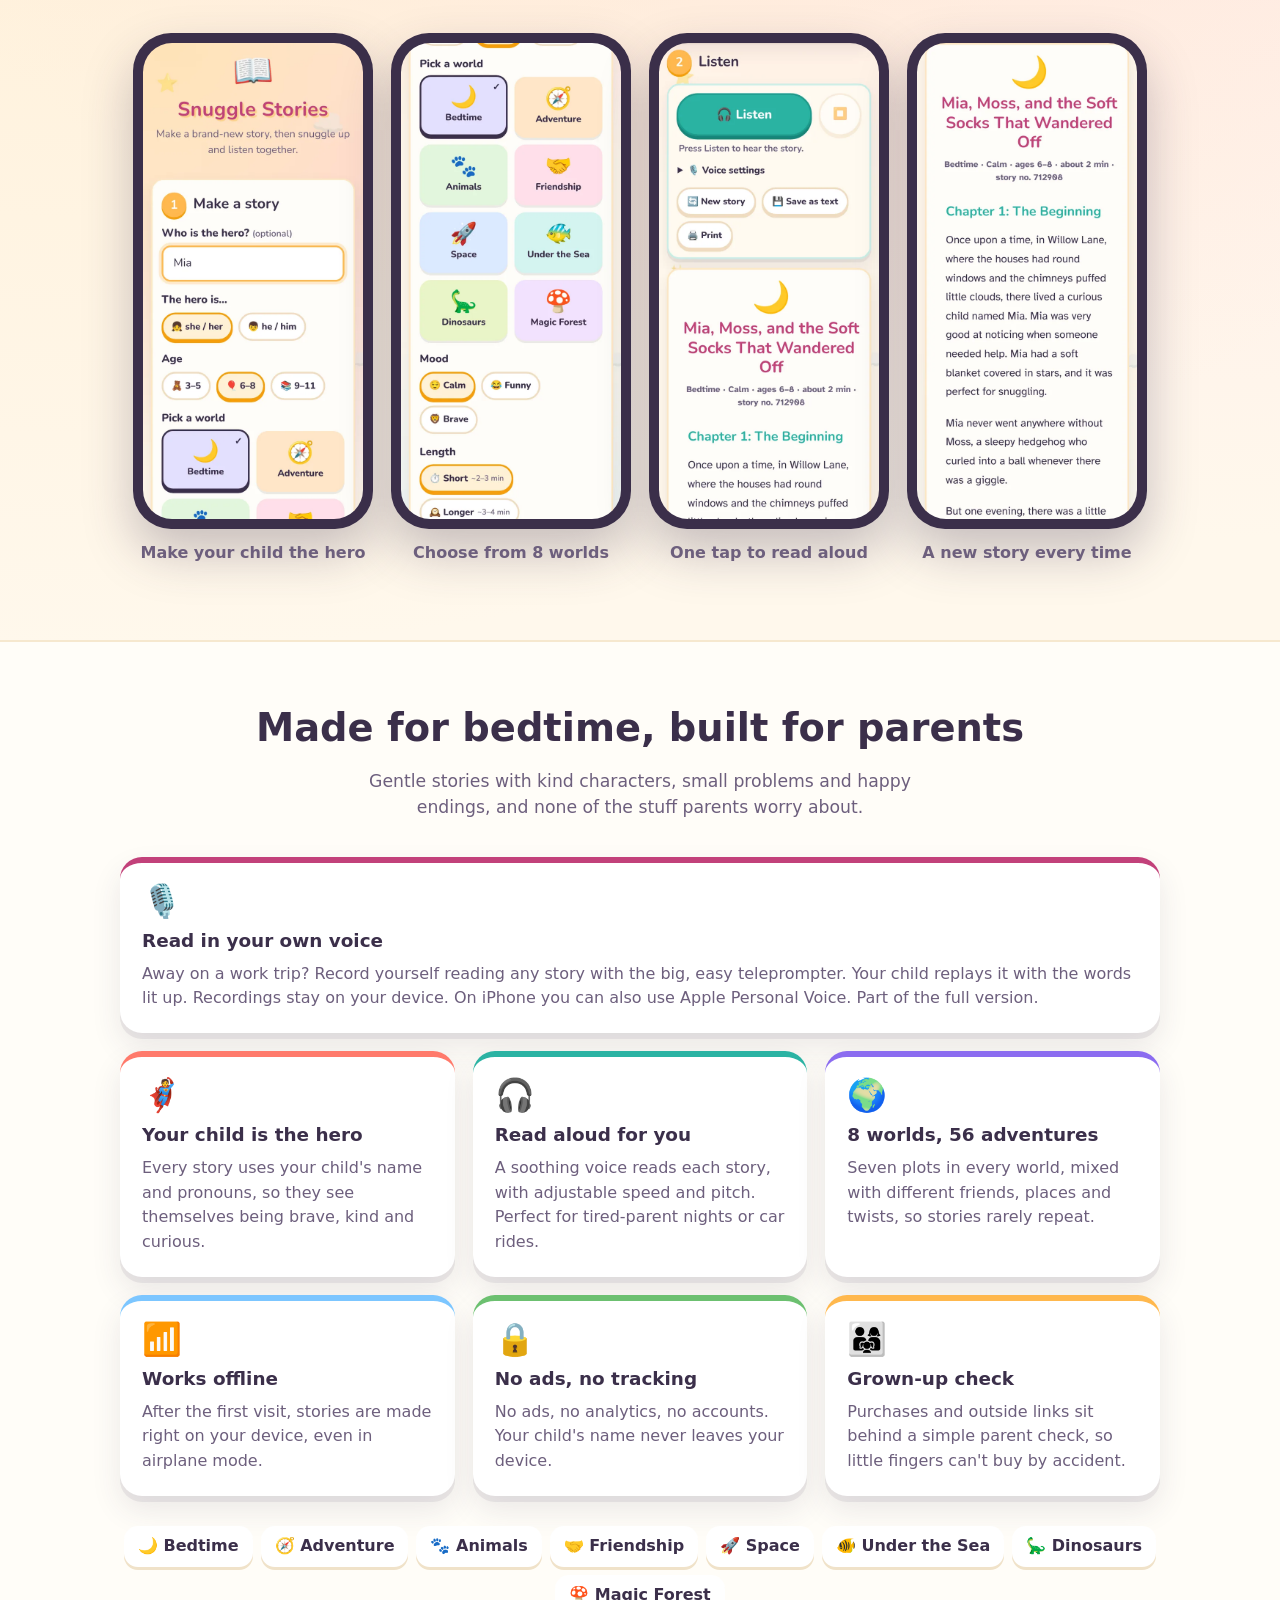
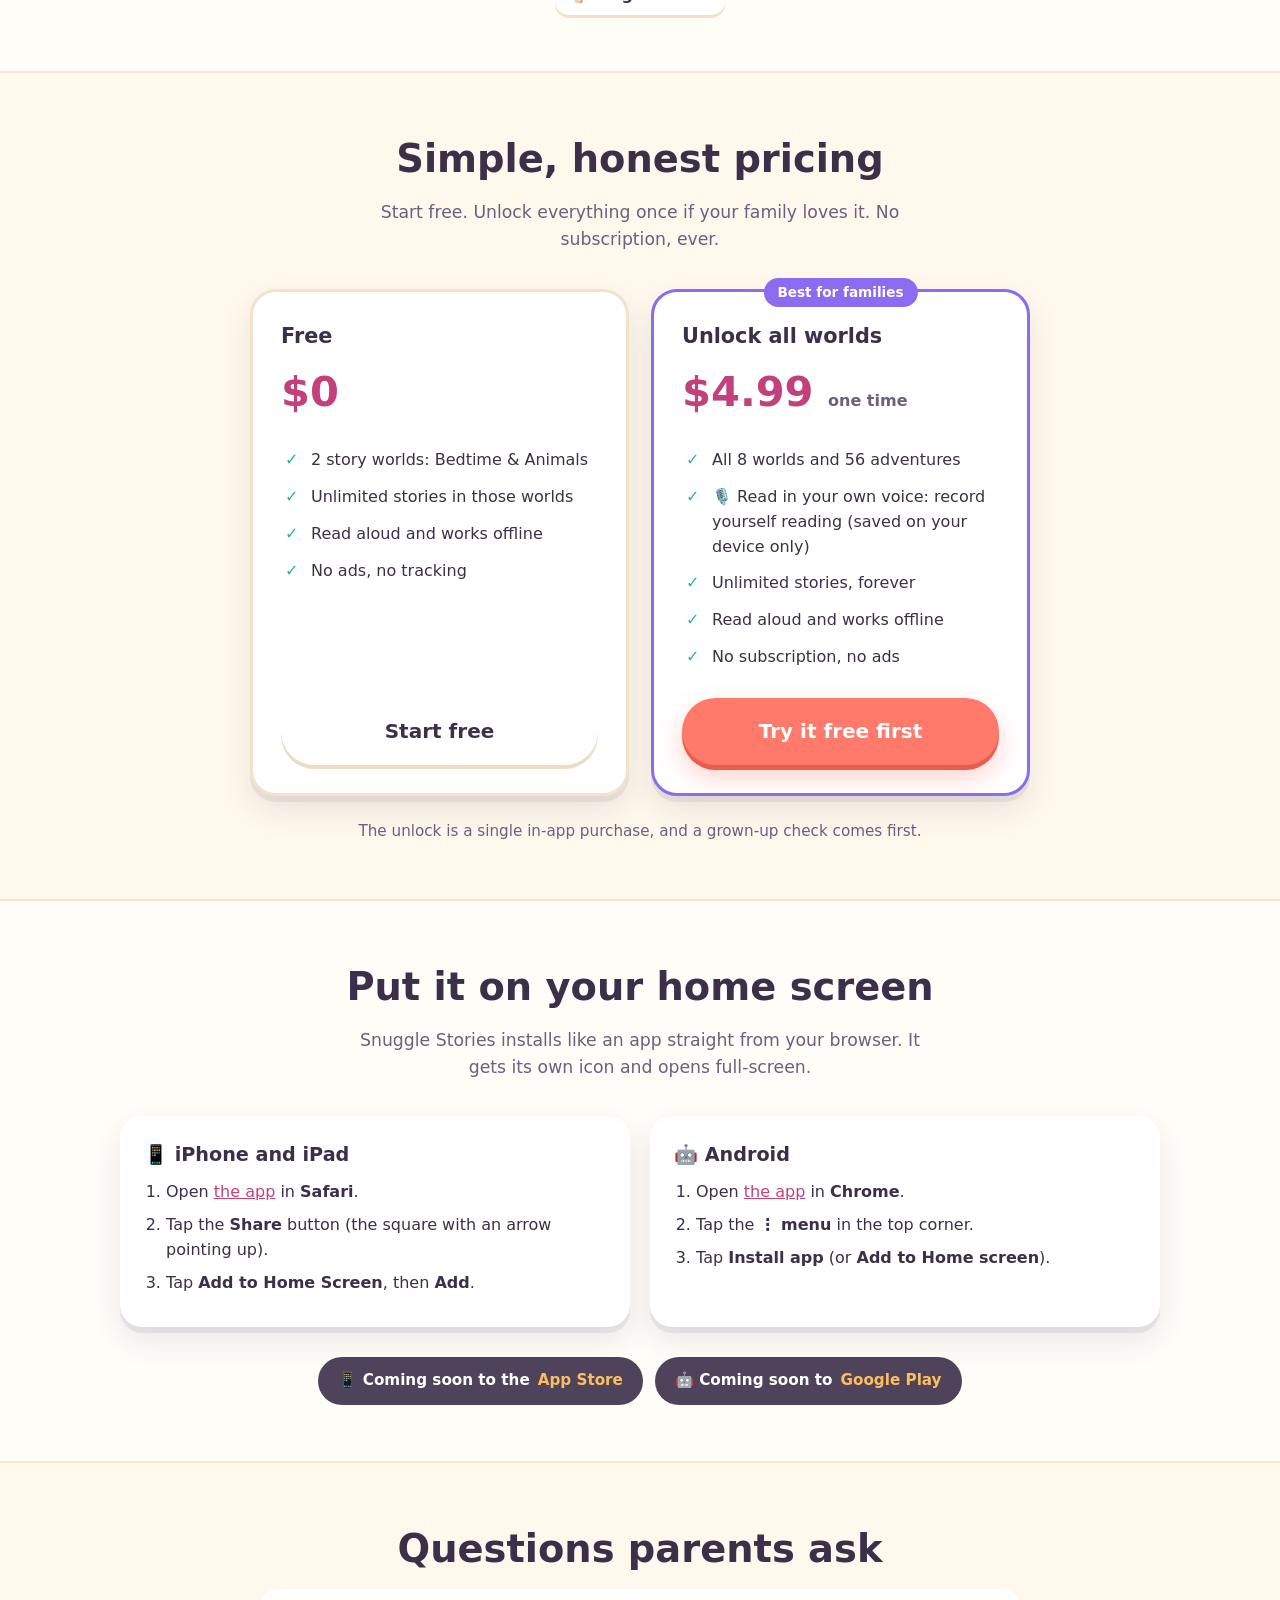
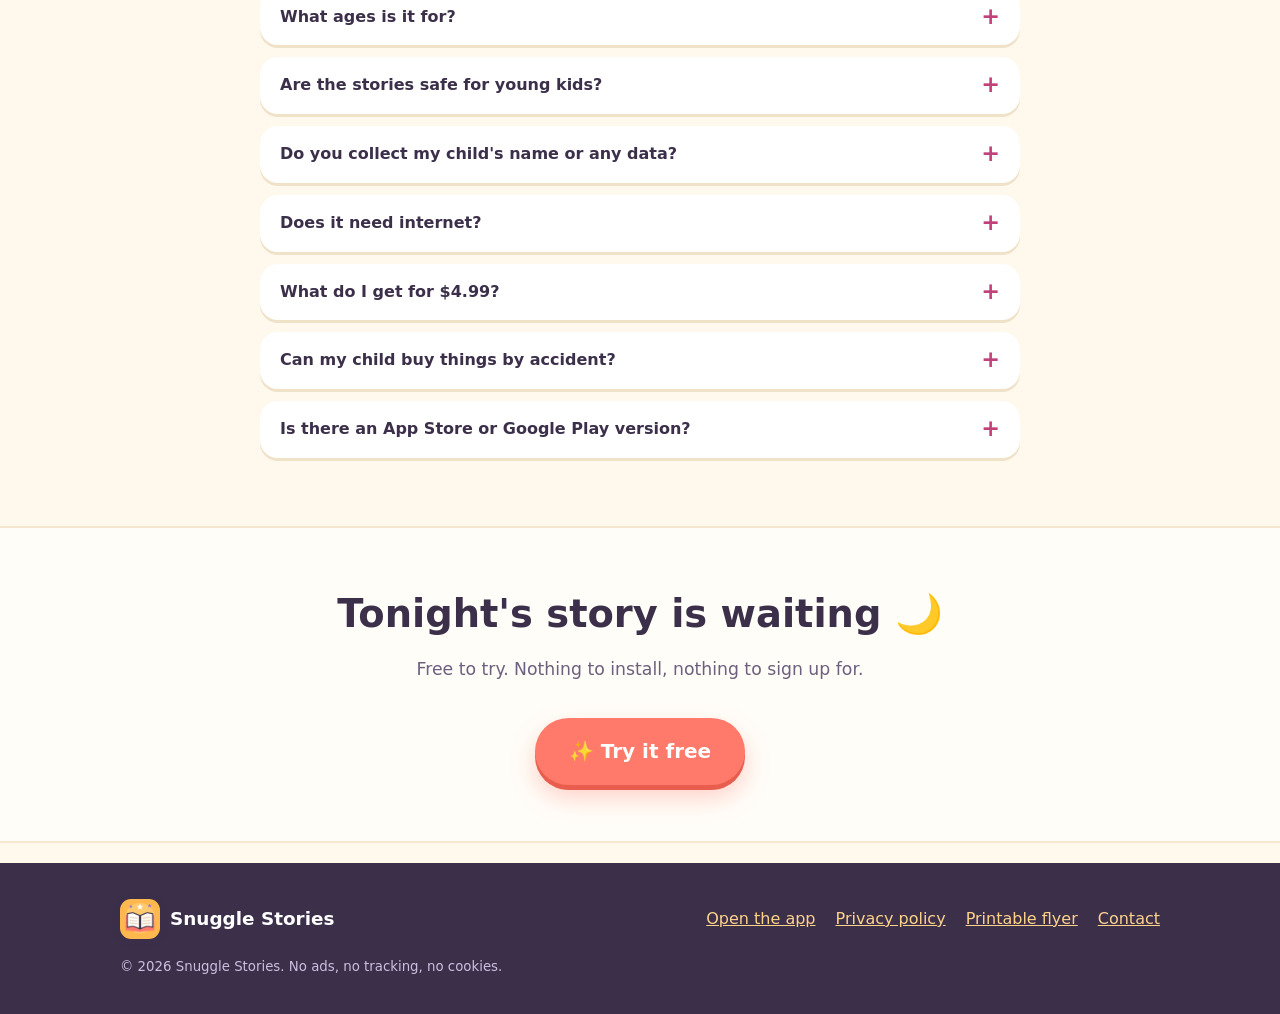
==== commit c25099c1: "Privacy: microphone, on-device recordings, Apple Personal Voice. Add 'Read in your own voice' to fea" ====
--- a/index.html
+++ b/index.html
@@ -93,6 +93,7 @@
       <h2 class="section-title">Made for bedtime, built for parents</h2>
       <p class="section-sub">Gentle stories with kind characters, small problems and happy endings, and none of the stuff parents worry about.</p>
       <div class="features">
+        <div class="feature" style="--c:var(--berry);grid-column:1/-1"><div class="emoji" aria-hidden="true">🎙️</div><h3>Read in your own voice</h3><p>Away on a work trip? Record yourself reading any story with the big, easy teleprompter. Your child replays it with the words lit up. Recordings stay on your device. On iPhone you can also use Apple Personal Voice. Part of the full version.</p></div>
         <div class="feature" style="--c:var(--coral)"><div class="emoji" aria-hidden="true">🦸</div><h3>Your child is the hero</h3><p>Every story uses your child's name and pronouns, so they see themselves being brave, kind and curious.</p></div>
         <div class="feature" style="--c:var(--teal)"><div class="emoji" aria-hidden="true">🎧</div><h3>Read aloud for you</h3><p>A soothing voice reads each story, with adjustable speed and pitch. Perfect for tired-parent nights or car rides.</p></div>
         <div class="feature" style="--c:var(--grape)"><div class="emoji" aria-hidden="true">🌍</div><h3>8 worlds, 56 adventures</h3><p>Seven plots in every world, mixed with different friends, places and twists, so stories rarely repeat.</p></div>
@@ -128,6 +129,7 @@
           <div class="price">$4.99 <small>one time</small></div>
           <ul>
             <li>All 8 worlds and 56 adventures</li>
+            <li>🎙️ Read in your own voice: record yourself reading (saved on your device only)</li>
             <li>Unlimited stories, forever</li>
             <li>Read aloud and works offline</li>
             <li>No subscription, no ads</li>
@@ -174,9 +176,9 @@
       <div class="faq">
         <details><summary>What ages is it for?</summary><p>Ages 3 to 11. Pick 3–5, 6–8 or 9–11 and the words and story length adjust to fit.</p></details>
         <details><summary>Are the stories safe for young kids?</summary><p>Yes. Every story is built from hand-written, gentle plots: kind friends, small problems, and calm, happy endings. Nothing is pulled from the internet and there are no chat features.</p></details>
-        <details><summary>Do you collect my child's name or any data?</summary><p>No. Stories are created right on your device. We don't collect, store or send names, stories or usage data, and there are no ads, analytics or accounts. See our <a href="privacy.html">privacy policy</a>.</p></details>
+        <details><summary>Do you collect my child's name or any data?</summary><p>No. Stories are created right on your device. We don't collect, store or send names, stories, voice recordings or usage data, and there are no ads, analytics or accounts. If you record yourself reading, the recording stays on your device. See our <a href="privacy.html">privacy policy</a>.</p></details>
         <details><summary>Does it need internet?</summary><p>Only the very first time you open it. After that, stories work offline. The read-aloud voice comes from your phone or computer, so voices vary a little between devices.</p></details>
-        <details><summary>What do I get for $4.99?</summary><p>All 8 worlds and all 56 adventures, plus longer stories, unlocked once, with no subscription. The free version keeps Bedtime and Animals with unlimited stories.</p></details>
+        <details><summary>What do I get for $4.99?</summary><p>All 8 worlds and all 56 adventures, longer stories, and "Read in your own voice" (record yourself reading, plus Apple Personal Voice on iPhone), unlocked once, with no subscription. The free version keeps Bedtime and Animals with unlimited stories.</p></details>
         <details><summary>Can my child buy things by accident?</summary><p>No. A grown-up check appears before any purchase or outside link.</p></details>
         <details><summary>Is there an App Store or Google Play version?</summary><p>They're coming soon. Until then, you can add the web app to your home screen (see the steps above) and it works just like an app.</p></details>
       </div>
